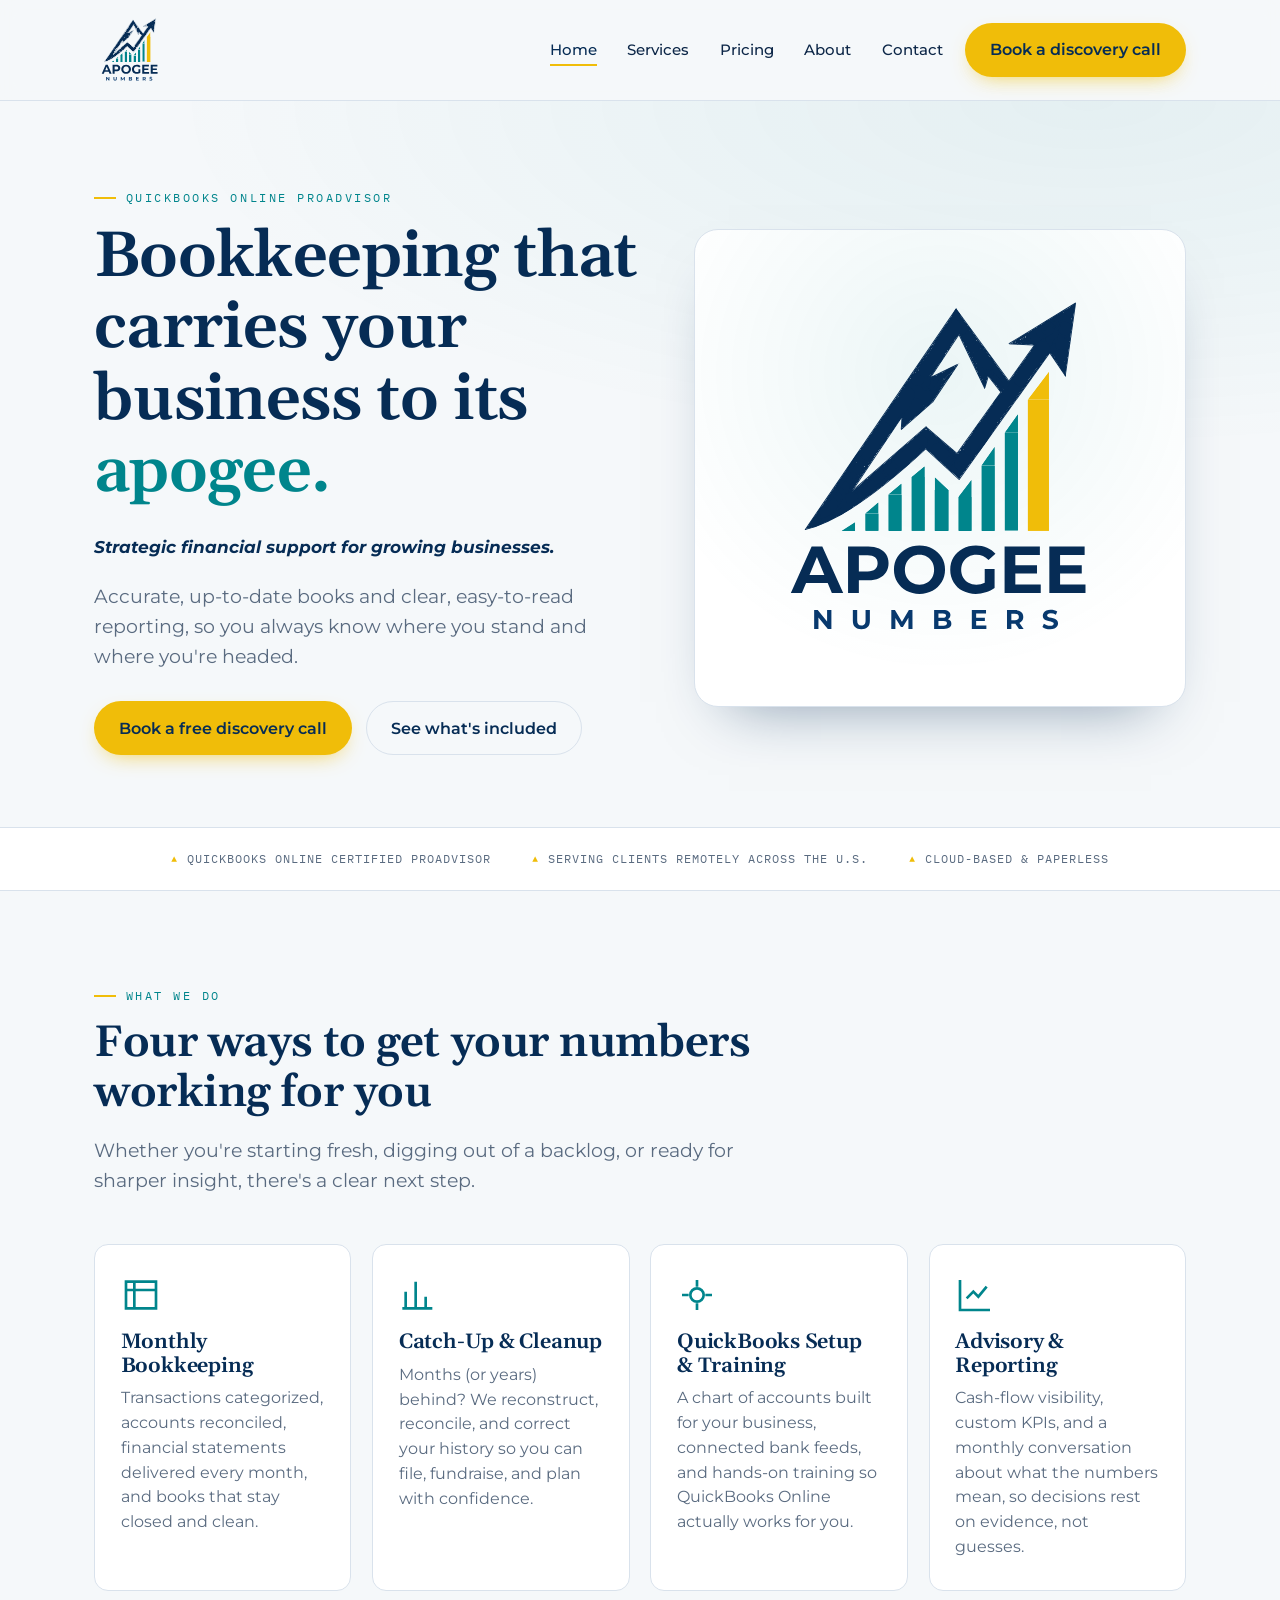
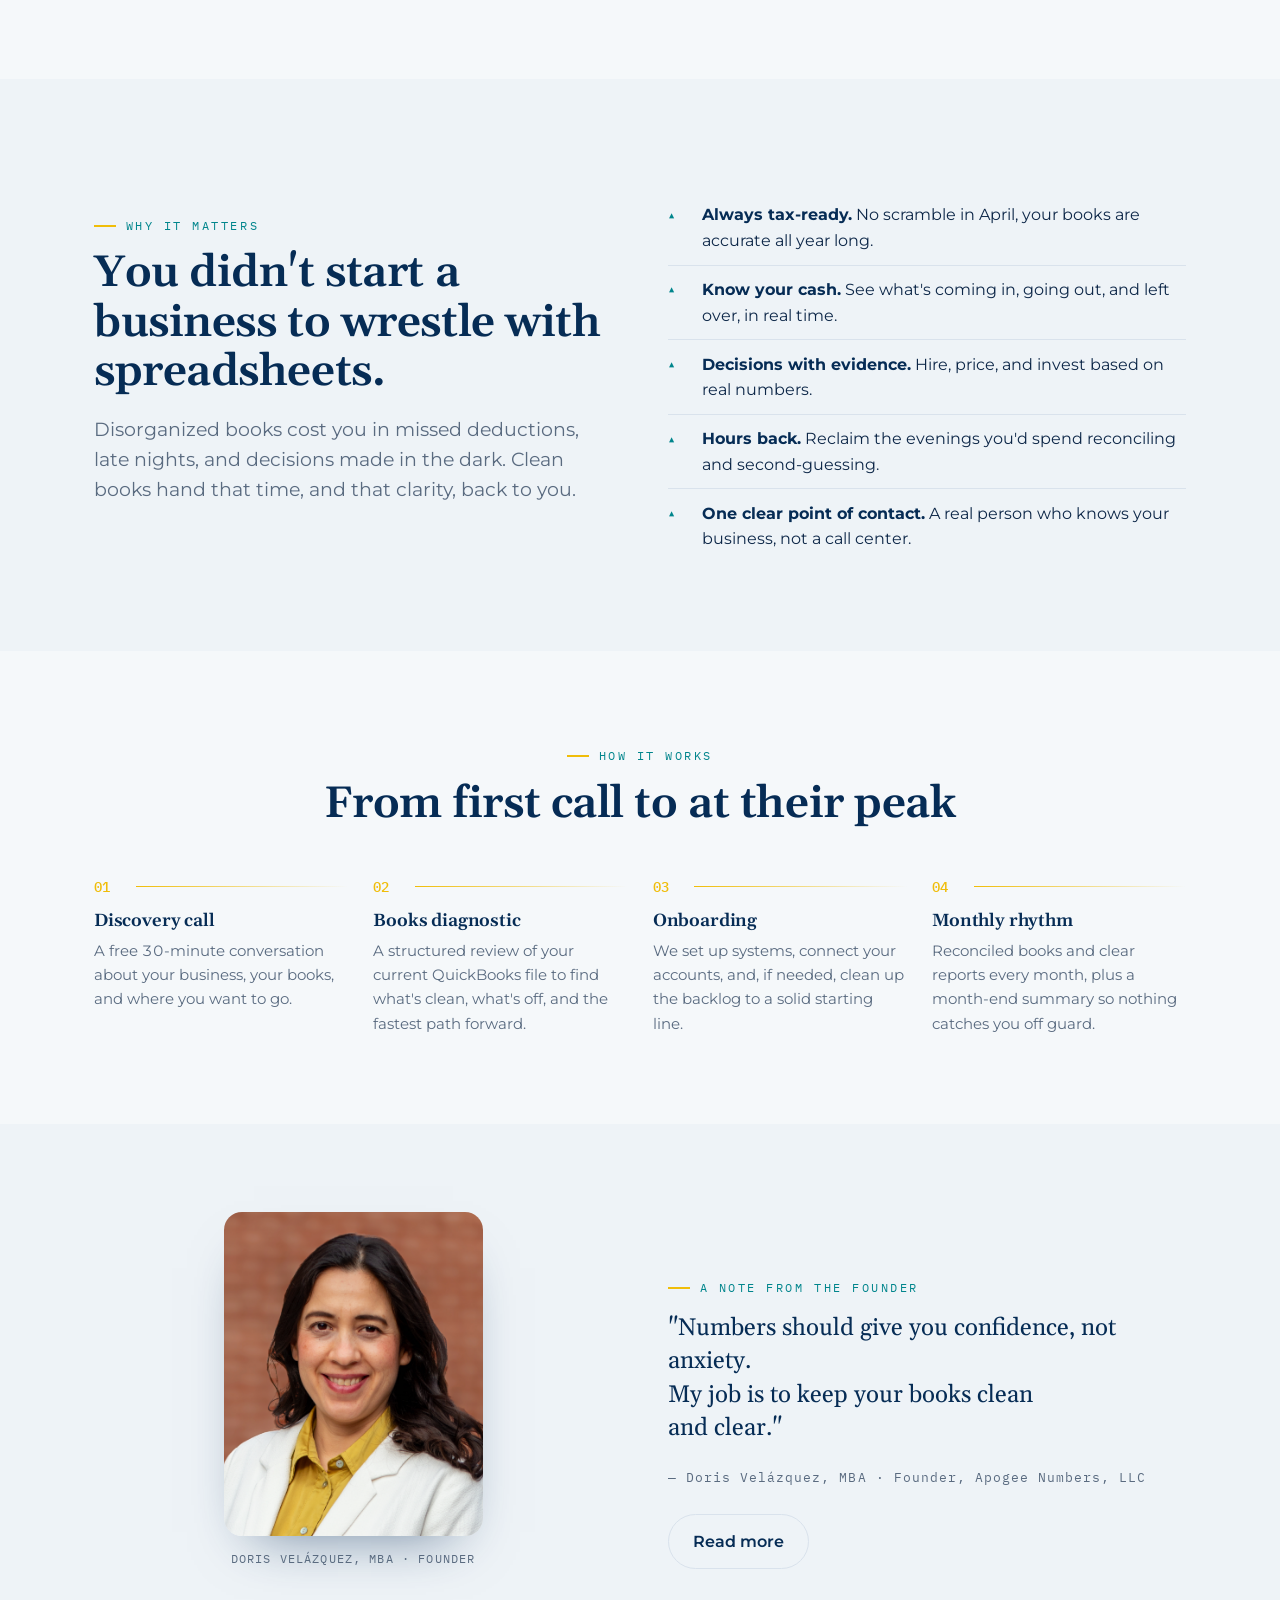
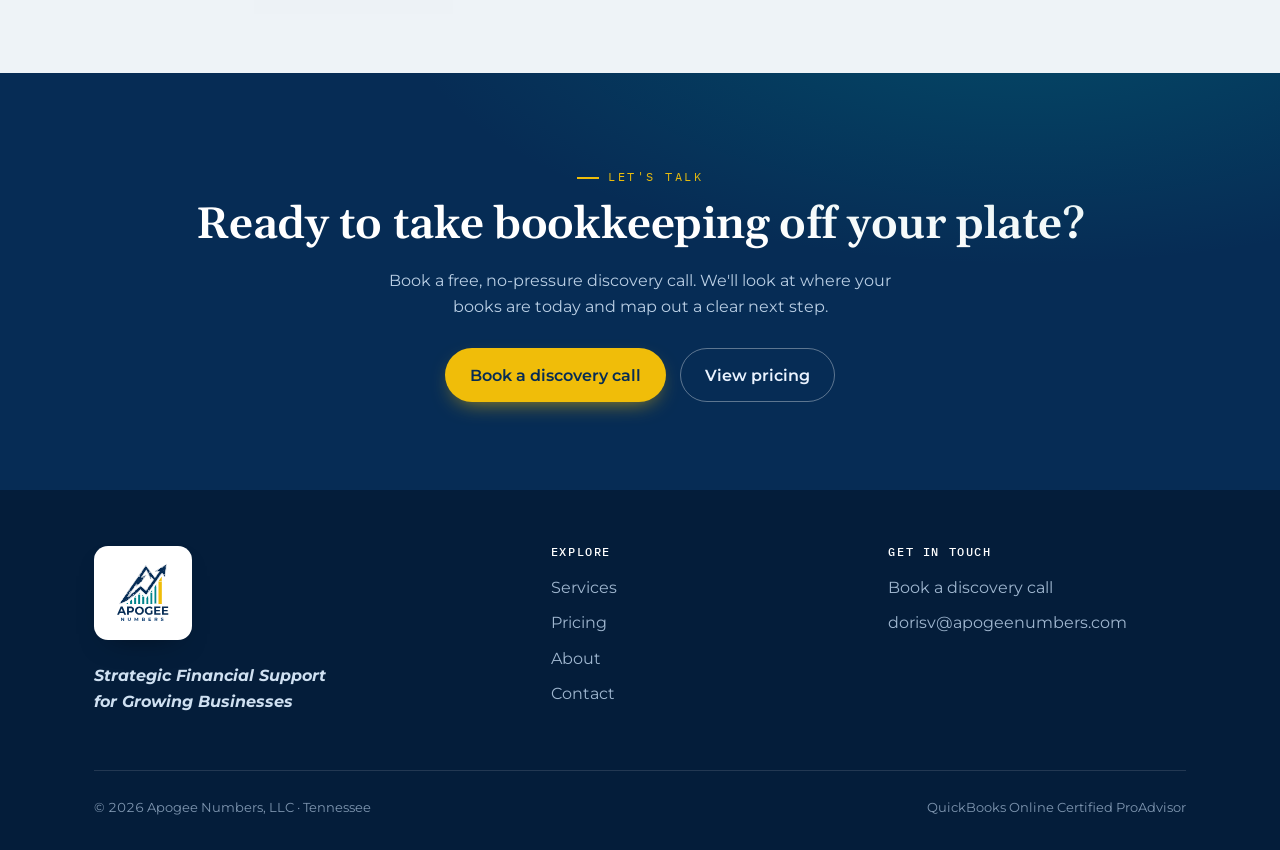
==== index.html @ ad6f719a "Add files via upload" ====
<!DOCTYPE html>
<html lang="en">
<head>
<!-- Google tag (gtag.js) -->
<script async src="https://www.googletagmanager.com/gtag/js?id=G-B1SPWSXXC4"></script>
<script>
  window.dataLayer = window.dataLayer || [];
  function gtag(){dataLayer.push(arguments);}
  gtag('js', new Date());

  gtag('config', 'G-B1SPWSXXC4');
</script>
<meta charset="UTF-8">
<meta name="viewport" content="width=device-width, initial-scale=1.0">
<title>Apogee Numbers — Bookkeeping for growing businesses</title>
<meta name="description" content="Strategic financial support for growing businesses. QuickBooks Online ProAdvisor bookkeeping, cleanup, and advisory for small businesses. Based in Collegedale, TN — serving clients remotely.">
<link rel="preconnect" href="https://fonts.googleapis.com">
<link rel="preconnect" href="https://fonts.gstatic.com" crossorigin>
<link href="https://fonts.googleapis.com/css2?family=Gelasio:ital,wght@0,400;0,500;0,600;0,700;1,500&family=Montserrat:wght@400;500;600;700&family=IBM+Plex+Mono:wght@400;500&display=swap" rel="stylesheet">
<link rel="stylesheet" href="styles.css">
</head>
<body>

<!-- NAV -->
<header class="site-nav">
  <div class="wrap">
        <a class="brand" href="index.html" aria-label="Apogee Numbers home">
      <img class="logo" src="Logo1_transparent.svg" alt="Apogee Numbers" width="130" height="48">
    </a>
    <nav class="nav-right" aria-label="Primary">
      <ul class="nav-links" id="menu">
        <li><a href="index.html" aria-current="page">Home</a></li>
        <li><a href="services.html">Services</a></li>
        <li><a href="pricing.html">Pricing</a></li>
        <li><a href="about.html">About</a></li>
        <li><a href="contact.html">Contact</a></li>
      </ul>
      <a class="btn btn-primary" href="https://calendly.com/apogeenumbers/30min" target="_blank" rel="noopener">Book a discovery call</a>
      <button class="nav-toggle" aria-label="Menu" aria-controls="menu" aria-expanded="false">
        <span></span><span></span><span></span>
      </button>
    </nav>
  </div>
</header>

<!-- HERO -->
<section class="hero">
  <div class="wrap">
    <div class="grid">
      <div>
        <p class="eyebrow">QuickBooks Online ProAdvisor</p>
        <h1>Bookkeeping that carries your business to its <span>apogee.</span></h1>
        <p class="tagline" style="font-family:'Montserrat',system-ui,sans-serif;font-style:italic;font-weight:700;white-space:nowrap;font-size:clamp(0.66rem,1.7vw,1.05rem);">Strategic financial support for growing businesses.</p>
        <p class="lead">Accurate, up-to-date books and clear, easy-to-read reporting, so you always know where you stand and where you're headed.</p>
        <div class="hero-cta">
          <a class="btn btn-primary" href="https://calendly.com/apogeenumbers/30min" target="_blank" rel="noopener">Book a free discovery call</a>
          <a class="btn btn-ghost" href="services.html">See what's included</a>
        </div>
      </div>

      <!-- LOGO -->
      <div class="hero-logo reveal">
        <img src="Logo1_transparent.svg" alt="Apogee Numbers — mountain peak and rising chart logo" width="420" height="420">
      </div>
    </div>
  </div>
</section>

<!-- TRUST -->
<div class="trust">
  <div class="wrap">
    <span>QuickBooks Online Certified ProAdvisor</span>
    <span>Serving clients remotely across the U.S.</span>
    <span>Cloud-based &amp; paperless</span>
  </div>
</div>

<!-- SERVICES PREVIEW -->
<section>
  <div class="wrap">
    <div class="sec-head reveal">
      <p class="eyebrow">What we do</p>
      <h2>Four ways to get your numbers working for you</h2>
      <p class="lead">Whether you're starting fresh, digging out of a backlog, or ready for sharper insight, there's a clear next step.</p>
    </div>
    <div class="cards">
      <article class="card reveal">
        <svg class="icon" viewBox="0 0 24 24" fill="none" stroke="currentColor" stroke-width="1.6"><path d="M3 4h18v16H3z"/><path d="M3 9h18M8 4v16"/></svg>
        <h3>Monthly Bookkeeping</h3>
        <p>Transactions categorized, accounts reconciled, financial statements delivered every month, and books that stay closed and clean.</p>
      </article>
      <article class="card reveal">
        <svg class="icon" viewBox="0 0 24 24" fill="none" stroke="currentColor" stroke-width="1.6"><path d="M4 20V10M10 20V4M16 20v-7M20 20H2"/></svg>
        <h3>Catch-Up &amp; Cleanup</h3>
        <p>Months (or years) behind? We reconstruct, reconcile, and correct your history so you can file, fundraise, and plan with confidence.</p>
      </article>
      <article class="card reveal">
        <svg class="icon" viewBox="0 0 24 24" fill="none" stroke="currentColor" stroke-width="1.6"><path d="M12 3v4M12 17v4M3 12h4M17 12h4"/><circle cx="12" cy="12" r="4"/></svg>
        <h3>QuickBooks Setup &amp; Training</h3>
        <p>A chart of accounts built for your business, connected bank feeds, and hands-on training so QuickBooks Online actually works for you.</p>
      </article>
      <article class="card reveal">
        <svg class="icon" viewBox="0 0 24 24" fill="none" stroke="currentColor" stroke-width="1.6"><path d="M3 3v18h18"/><path d="M7 14l4-4 3 3 5-6"/></svg>
        <h3>Advisory &amp; Reporting</h3>
        <p>Cash-flow visibility, custom KPIs, and a monthly conversation about what the numbers mean, so decisions rest on evidence, not guesses.</p>
      </article>
    </div>
  </div>
</section>

<!-- VALUE SPLIT -->
<section style="background:var(--paper-2);">
  <div class="wrap">
    <div class="split">
      <div class="reveal">
        <p class="eyebrow">Why it matters</p>
        <h2>You didn't start a business to wrestle with spreadsheets.</h2>
        <p class="lead">Disorganized books cost you in missed deductions, late nights, and decisions made in the dark. Clean books hand that time, and that clarity, back to you.</p>
      </div>
      <ul class="checklist reveal">
        <li><b>Always tax-ready.</b> No scramble in April, your books are accurate all year long.</li>
        <li><b>Know your cash.</b> See what's coming in, going out, and left over, in real time.</li>
        <li><b>Decisions with evidence.</b> Hire, price, and invest based on real numbers.</li>
        <li><b>Hours back.</b> Reclaim the evenings you'd spend reconciling and second-guessing.</li>
        <li><b>One clear point of contact.</b> A real person who knows your business, not a call center.</li>
      </ul>
    </div>
  </div>
</section>

<!-- PROCESS -->
<section>
  <div class="wrap">
    <div class="sec-head center reveal">
      <p class="eyebrow">How it works</p>
      <h2>From first call to at their peak</h2>
    </div>
    <div class="steps">
      <div class="step reveal"><span class="step-n">01</span><h3>Discovery call</h3><p>A free 30-minute conversation about your business, your books, and where you want to go.</p></div>
      <div class="step reveal"><span class="step-n">02</span><h3>Books diagnostic</h3><p>A structured review of your current QuickBooks file to find what's clean, what's off, and the fastest path forward.</p></div>
      <div class="step reveal"><span class="step-n">03</span><h3>Onboarding</h3><p>We set up systems, connect your accounts, and, if needed, clean up the backlog to a solid starting line.</p></div>
      <div class="step reveal"><span class="step-n">04</span><h3>Monthly rhythm</h3><p>Reconciled books and clear reports every month, plus a month-end summary so nothing catches you off guard.</p></div>
    </div>
  </div>
</section>

<!-- FOUNDER -->
<section style="background:var(--paper-2);">
  <div class="wrap">
    <div class="split founder" style="align-items:end;">
      <div class="reveal" style="text-align:center;">
        <img class="avatar" src="Profile.jpeg" alt="Doris Velázquez, MBA, founder of Apogee Numbers" style="max-width:50%;margin-inline:auto;">
        <p class="avatar-cap">Doris Velázquez, MBA · Founder</p>
      </div>
      <div class="reveal">
        <p class="eyebrow">A note from the founder</p>
        <blockquote>"Numbers should give you confidence, not anxiety.<br>My job is to keep your books clean<br>and clear."</blockquote>
        <cite>— Doris Velázquez, MBA · Founder, Apogee Numbers, LLC</cite>
        <p style="margin-top:1.6rem;"><a class="btn btn-ghost" href="about.html">Read more</a></p>
      </div>
    </div>
  </div>
</section>

<!-- CTA -->
<section class="cta-band">
  <div class="wrap">
    <p class="eyebrow" style="justify-content:center;color:var(--gold);">Let's talk</p>
    <h2>Ready to take bookkeeping off your plate?</h2>
    <p>Book a free, no-pressure discovery call. We'll look at where your books are today and map out a clear next step.</p>
    <div class="btn-row">
      <a class="btn btn-primary" href="https://calendly.com/apogeenumbers/30min" target="_blank" rel="noopener">Book a discovery call</a>
      <a class="btn btn-light" href="pricing.html">View pricing</a>
    </div>
  </div>
</section>

<!-- FOOTER -->
<footer class="site-foot">
  <div class="wrap">
    <div class="grid">
      <div>
        <a class="foot-logo" href="index.html"><img src="Logo1_transparent.svg" alt="Apogee Numbers" width="150" height="66"></a>
        <p class="tagline-foot">Strategic Financial Support<br>for Growing Businesses</p>
      </div>
      <div>
        <h4>Explore</h4>
        <ul>
          <li><a href="services.html">Services</a></li>
          <li><a href="pricing.html">Pricing</a></li>
          <li><a href="about.html">About</a></li>
          <li><a href="contact.html">Contact</a></li>
        </ul>
      </div>
      <div>
        <h4>Get in touch</h4>
        <ul>
          <li><a href="contact.html">Book a discovery call</a></li>
          <li><a href="mailto:dorisv@apogeenumbers.com">dorisv@apogeenumbers.com</a></li>
          
        </ul>
      </div>
    </div>
    <div class="foot-bottom">
      <span>© 2026 Apogee Numbers, LLC · Tennessee</span>
      <span>QuickBooks Online Certified ProAdvisor</span>
    </div>
  </div>
</footer>

<script src="app.js"></script>
</body>
</html>
---- styles.css ----
/* ============================================================
   Apogee Numbers — shared stylesheet
   Palette: navy #062C55 · teal #00858C · gold #F0BD09
   Type: Gelasio (display, Cambria-metric) · Montserrat (body) · IBM Plex Mono (ledger figures)
   ============================================================ */

:root {
  --navy: #062C55;
  --navy-deep: #041d3a;
  --teal: #00858C;
  --teal-soft: #0aa3ab;
  --gold: #F0BD09;
  --ink: #0d2748;
  --muted: #5a6b80;
  --paper: #F5F8FA;
  --paper-2: #eef3f7;
  --white: #ffffff;
  --line: #d9e2ec;
  --radius: 14px;
  --maxw: 1140px;
  --ease: cubic-bezier(0.22, 1, 0.36, 1);
}

* { box-sizing: border-box; }

html { scroll-behavior: smooth; }

body {
  margin: 0;
  font-family: "Montserrat", system-ui, -apple-system, sans-serif;
  color: var(--ink);
  background: var(--paper);
  line-height: 1.6;
  -webkit-font-smoothing: antialiased;
  font-feature-settings: "tnum" 1; /* tabular figures */
}

h1, h2, h3, h4 {
  font-family: "Gelasio", Cambria, Georgia, serif;
  color: var(--navy);
  line-height: 1.12;
  letter-spacing: -0.01em;
  margin: 0 0 0.4em;
  font-weight: 600;
}

h1 { font-size: clamp(2.4rem, 5.5vw, 4rem); }
h2 { font-size: clamp(1.8rem, 3.6vw, 2.75rem); }
h3 { font-size: 1.3rem; }

p { margin: 0 0 1rem; }

a { color: var(--teal); text-decoration: none; }
a:hover { color: var(--teal-soft); }

img, svg { max-width: 100%; display: block; }

.wrap {
  width: 100%;
  max-width: var(--maxw);
  margin-inline: auto;
  padding-inline: 1.5rem;
}

.eyebrow {
  font-family: "IBM Plex Mono", monospace;
  font-size: 0.72rem;
  letter-spacing: 0.22em;
  text-transform: uppercase;
  color: var(--teal);
  margin: 0 0 0.9rem;
  display: inline-flex;
  align-items: center;
  gap: 0.6rem;
}
.eyebrow::before {
  content: "";
  width: 22px;
  height: 2px;
  background: var(--gold);
  display: inline-block;
}

.lead { font-size: 1.18rem; color: var(--muted); max-width: 52ch; }

/* ---------- buttons ---------- */
.btn {
  --btn-bg: var(--navy);
  --btn-fg: #fff;
  display: inline-flex;
  align-items: center;
  gap: 0.5rem;
  font-weight: 600;
  font-size: 0.98rem;
  padding: 0.85rem 1.5rem;
  border-radius: 999px;
  border: 1.5px solid transparent;
  background: var(--btn-bg);
  color: var(--btn-fg);
  cursor: pointer;
  transition: transform 0.25s var(--ease), box-shadow 0.25s var(--ease), background 0.2s;
  white-space: nowrap;
}
.btn:hover { transform: translateY(-2px); color: var(--btn-fg); }
.btn-primary {
  --btn-bg: var(--gold);
  --btn-fg: var(--navy);
  box-shadow: 0 8px 22px -10px rgba(240,189,9,0.8);
}
.btn-primary:hover { box-shadow: 0 14px 30px -12px rgba(240,189,9,0.9); }
.btn-ghost {
  --btn-bg: transparent;
  --btn-fg: var(--navy);
  border-color: var(--line);
}
.btn-ghost:hover { border-color: var(--navy); background: var(--white); }
.btn-light {
  --btn-bg: transparent;
  --btn-fg: #eaf3ff;
  border-color: rgba(255,255,255,0.35);
}
.btn-light:hover { border-color: #fff; color: #fff; }

/* ---------- nav ---------- */
.site-nav {
  position: sticky;
  top: 0;
  z-index: 50;
  background: rgba(245,248,250,0.85);
  backdrop-filter: blur(10px);
  border-bottom: 1px solid var(--line);
}
.site-nav .wrap {
  display: flex;
  align-items: center;
  justify-content: space-between;
  min-height: 100px;
  gap: 1rem;
}
.brand {
  display: inline-flex;
  align-items: center;
  gap: 0.6rem;
  font-family: "Gelasio", Cambria, Georgia, serif;
  font-weight: 600;
  font-size: 1.28rem;
  color: var(--navy);
  letter-spacing: -0.01em;
}
.brand:hover { color: var(--navy); }
.brand .peak { width: 26px; height: 26px; flex: none; }
.brand b { font-weight: 600; }
.brand .thin { color: var(--teal); }
.brand img.logo { height: 72px; width: auto; display: block; }

.nav-links {
  display: flex;
  align-items: center;
  gap: 1.9rem;
  list-style: none;
  margin: 0;
  padding: 0;
}
.nav-links a {
  color: var(--ink);
  font-size: 0.96rem;
  font-weight: 500;
  padding: 0.3rem 0;
  position: relative;
}
.nav-links a::after {
  content: "";
  position: absolute;
  left: 0; bottom: -2px;
  width: 0; height: 2px;
  background: var(--gold);
  transition: width 0.25s var(--ease);
}
.nav-links a:hover::after,
.nav-links a[aria-current="page"]::after { width: 100%; }
.nav-links a[aria-current="page"] { color: var(--navy); }

.nav-right { display: flex; align-items: center; gap: 1.4rem; }

.nav-toggle {
  display: none;
  background: none;
  border: 0;
  cursor: pointer;
  padding: 8px;
}
.nav-toggle span {
  display: block;
  width: 24px; height: 2px;
  background: var(--navy);
  margin: 5px 0;
  transition: 0.3s var(--ease);
}

/* ---------- sections ---------- */
section { padding: 5.5rem 0; }
.section-tight { padding: 3.5rem 0; }

/* ---------- hero ---------- */
.hero {
  padding: 5rem 0 4.5rem;
  background:
    radial-gradient(120% 80% at 85% 0%, rgba(0,133,140,0.07), transparent 60%),
    var(--paper);
}
.hero .grid {
  display: grid;
  grid-template-columns: 1.05fr 0.95fr;
  gap: 3.5rem;
  align-items: center;
}
.hero h1 span { color: var(--teal); }
.hero .tagline {
  font-family: "Gelasio", Cambria, Georgia, serif;
  font-style: italic;
  font-size: 1.35rem;
  color: var(--navy);
  margin: 0.5rem 0 1.3rem;
}
.hero-cta { display: flex; gap: 0.9rem; flex-wrap: wrap; margin-top: 1.8rem; }

/* hero logo panel */
.hero-logo {
  background:
    radial-gradient(90% 90% at 50% 30%, rgba(0,133,140,0.08), transparent 70%),
    var(--white);
  border: 1px solid var(--line);
  border-radius: 24px;
  padding: 3rem;
  display: flex;
  align-items: center;
  justify-content: center;
  box-shadow: 0 30px 60px -35px rgba(6,44,85,0.5);
}
.hero-logo img { width: 100%; max-width: 380px; height: auto; }

/* ---------- trust strip ---------- */
.trust {
  border-top: 1px solid var(--line);
  border-bottom: 1px solid var(--line);
  background: var(--white);
}
.trust .wrap {
  display: flex;
  flex-wrap: wrap;
  gap: 1rem 2.6rem;
  justify-content: center;
  padding-block: 1.3rem;
  font-family: "IBM Plex Mono", monospace;
  font-size: 0.78rem;
  letter-spacing: 0.08em;
  color: var(--muted);
  text-transform: uppercase;
}
.trust span { display: inline-flex; align-items: center; gap: 0.55rem; }
.trust span::before {
  content: "▲";
  color: var(--gold);
  font-size: 0.6rem;
}

/* ---------- section header ---------- */
.sec-head { max-width: 60ch; margin-bottom: 3rem; }
.sec-head.center { margin-inline: auto; text-align: center; }
.sec-head.center .eyebrow { justify-content: center; }

/* ---------- service cards ---------- */
.cards {
  display: grid;
  grid-template-columns: repeat(auto-fit, minmax(240px, 1fr));
  gap: 1.3rem;
}
.card {
  background: var(--white);
  border: 1px solid var(--line);
  border-radius: var(--radius);
  padding: 1.9rem 1.6rem;
  transition: transform 0.3s var(--ease), box-shadow 0.3s var(--ease), border-color 0.3s;
}
.card:hover {
  transform: translateY(-4px);
  box-shadow: 0 24px 44px -28px rgba(6,44,85,0.4);
  border-color: transparent;
}
.card .num {
  font-family: "IBM Plex Mono", monospace;
  font-size: 0.72rem;
  letter-spacing: 0.12em;
  color: var(--teal);
}
.card .icon {
  width: 40px; height: 40px;
  color: var(--teal);
  margin-bottom: 1rem;
}
.card h3 { margin-top: 0.5rem; }
.card p { color: var(--muted); margin-bottom: 0; font-size: 0.97rem; }

/* ---------- process steps ---------- */
.steps { display: grid; grid-template-columns: repeat(auto-fit, minmax(210px, 1fr)); gap: 1.6rem; }
.step { position: relative; padding-top: 2.2rem; }
.step .step-n {
  position: absolute;
  top: 0; left: 0;
  font-family: "IBM Plex Mono", monospace;
  font-size: 0.85rem;
  color: var(--gold);
  font-weight: 500;
}
.step::before {
  content: "";
  position: absolute;
  top: 0.55rem; left: 2.6rem; right: 0;
  height: 1px;
  background: linear-gradient(90deg, var(--gold), transparent);
}
.step h3 { font-size: 1.1rem; }
.step p { color: var(--muted); font-size: 0.95rem; margin-bottom: 0; }

/* ---------- split / value ---------- */
.split {
  display: grid;
  grid-template-columns: 1fr 1fr;
  gap: 3.5rem;
  align-items: center;
}
.checklist { list-style: none; margin: 1.5rem 0 0; padding: 0; }
.checklist li {
  position: relative;
  padding: 0.7rem 0 0.7rem 2.1rem;
  border-bottom: 1px solid var(--line);
  color: var(--ink);
}
.checklist li:last-child { border-bottom: 0; }
.checklist li::before {
  content: "▲";
  position: absolute;
  left: 0; top: 0.85rem;
  color: var(--teal);
  font-size: 0.75rem;
}
.checklist li b { color: var(--navy); }

/* panel used on inner pages */
.panel {
  background: var(--white);
  border: 1px solid var(--line);
  border-radius: 20px;
  padding: 2.4rem;
}
.panel-navy {
  background: var(--navy);
  color: #cfe0f1;
  border: 0;
}
.panel-navy h2, .panel-navy h3 { color: #fff; }

/* ---------- founder note ---------- */
.founder { align-items: start; }
.founder .avatar {
  width: 100%;
  aspect-ratio: 4 / 5;
  border-radius: 18px;
  object-fit: cover;
  object-position: center 20%;
  display: block;
  box-shadow: 0 26px 55px -30px rgba(6,44,85,0.6);
}
.founder .avatar-cap {
  font-family: "IBM Plex Mono", monospace;
  font-size: 0.72rem;
  letter-spacing: 0.1em;
  text-transform: uppercase;
  color: var(--muted);
  margin-top: 0.9rem;
  text-align: center;
}
.founder blockquote {
  margin: 0;
  font-family: "Gelasio", Cambria, Georgia, serif;
  font-size: 1.5rem;
  line-height: 1.4;
  color: var(--navy);
}
.founder cite {
  display: block;
  font-family: "IBM Plex Mono", monospace;
  font-style: normal;
  font-size: 0.8rem;
  letter-spacing: 0.08em;
  color: var(--muted);
  margin-top: 1.4rem;
}

/* ---------- CTA band ---------- */
.cta-band { background: var(--navy); position: relative; overflow: hidden; }
.cta-band::after {
  content: "";
  position: absolute;
  inset: 0;
  background: radial-gradient(90% 120% at 80% -20%, rgba(0,133,140,0.35), transparent 55%);
  pointer-events: none;
}
.cta-band .wrap { position: relative; text-align: center; }
.cta-band h2 { color: #fff; }
.cta-band p { color: #b9cee4; max-width: 46ch; margin-inline: auto; }
.cta-band .btn-row { display: flex; gap: 0.9rem; justify-content: center; flex-wrap: wrap; margin-top: 1.8rem; }

/* ---------- pricing ---------- */
.tiers { display: grid; grid-template-columns: repeat(auto-fit, minmax(270px, 1fr)); gap: 1.5rem; align-items: stretch; }
.tier {
  background: var(--white);
  border: 1px solid var(--line);
  border-radius: 18px;
  padding: 2.2rem 1.9rem;
  display: flex;
  flex-direction: column;
}
.tier.featured {
  border-color: var(--teal);
  box-shadow: 0 26px 50px -30px rgba(0,133,140,0.5);
  position: relative;
}
.tier.featured .flag {
  position: absolute;
  top: -0.85rem; left: 1.9rem;
  background: var(--gold);
  color: var(--navy);
  font-family: "IBM Plex Mono", monospace;
  font-size: 0.68rem;
  letter-spacing: 0.12em;
  text-transform: uppercase;
  padding: 0.3rem 0.8rem;
  border-radius: 999px;
}
.tier h3 { font-size: 1.35rem; margin-bottom: 0.2rem; }
.tier .tier-sub { color: var(--muted); font-size: 0.92rem; min-height: 2.6em; }
.tier .price {
  font-family: "IBM Plex Mono", monospace;
  font-size: 2.4rem;
  color: var(--navy);
  margin: 1rem 0 0.2rem;
  font-weight: 500;
}
.tier .price small { font-size: 0.85rem; color: var(--muted); letter-spacing: 0; }
.tier .price .from { font-size: 0.85rem; color: var(--muted); display: block; letter-spacing: 0.1em; text-transform: uppercase; }
.tier ul {
  list-style: none;
  margin: 1.4rem 0 1.8rem;
  padding: 0;
  flex: 1;
}
.tier ul li {
  padding: 0.55rem 0 0.55rem 1.7rem;
  position: relative;
  font-size: 0.95rem;
  color: var(--ink);
  border-bottom: 1px solid var(--paper-2);
}
.tier ul li::before {
  content: "▲";
  position: absolute; left: 0; top: 0.7rem;
  color: var(--teal); font-size: 0.65rem;
}

/* horizontal service boxes (pricing) */
.svc-boxes { display: flex; flex-direction: column; gap: 1.3rem; }
.svc-box {
  background: #fff;
  border: 1px solid var(--line);
  border-radius: 16px;
  padding: 1.9rem 2.1rem;
  display: grid;
  grid-template-columns: 1fr 1.25fr;
  gap: 1.2rem 2.6rem;
  align-items: start;
  transition: box-shadow 0.3s var(--ease), transform 0.3s var(--ease);
}
.svc-box:hover { transform: translateY(-3px); box-shadow: 0 22px 44px -28px rgba(6,44,85,0.4); }
.svc-box h3 { font-size: 1.4rem; margin-bottom: 0.3rem; }
.svc-box .svc-box-main p { color: var(--muted); margin-bottom: 0; }
.svc-box .svc-price {
  font-family: "IBM Plex Mono", monospace;
  font-size: 1.7rem;
  color: var(--navy) !important;
  margin: 0.2rem 0 0.6rem;
}
.svc-box .svc-price .from { font-size: 0.7rem; text-transform: uppercase; letter-spacing: 0.1em; color: var(--muted); margin-right: 0.3rem; }
.svc-box .svc-price small { font-size: 0.8rem; color: var(--muted); }
.svc-box .svc-list { margin: 0; }
@media (max-width: 760px) {
  .svc-box { grid-template-columns: 1fr; gap: 0.6rem 0; }
}

/* ---------- FAQ ---------- */
.faq { max-width: 780px; margin-inline: auto; }
.faq details {
  border-bottom: 1px solid var(--line);
  padding: 1.3rem 0;
}
.faq summary {
  cursor: pointer;
  font-family: "Gelasio", Cambria, Georgia, serif;
  font-size: 1.18rem;
  color: var(--navy);
  list-style: none;
  display: flex;
  justify-content: space-between;
  gap: 1rem;
}
.faq summary::-webkit-details-marker { display: none; }
.faq summary::after { content: "+"; color: var(--teal); font-family: "IBM Plex Mono", monospace; }
.faq details[open] summary::after { content: "–"; }
.faq details p { margin: 1rem 0 0; color: var(--muted); }

/* ---------- contact ---------- */
.contact-grid { display: grid; grid-template-columns: 1fr 1fr; gap: 3rem; align-items: start; }
.field { margin-bottom: 1.2rem; }
.field label {
  display: block;
  font-family: "IBM Plex Mono", monospace;
  font-size: 0.72rem;
  letter-spacing: 0.1em;
  text-transform: uppercase;
  color: var(--muted);
  margin-bottom: 0.4rem;
}
.field input, .field select, .field textarea {
  width: 100%;
  padding: 0.85rem 1rem;
  border: 1px solid var(--line);
  border-radius: 10px;
  font: inherit;
  color: var(--ink);
  background: var(--white);
  transition: border-color 0.2s, box-shadow 0.2s;
}
.field input:focus, .field select:focus, .field textarea:focus {
  outline: none;
  border-color: var(--teal);
  box-shadow: 0 0 0 3px rgba(0,133,140,0.15);
}
.field textarea { min-height: 130px; resize: vertical; }
.contact-info { }
.contact-info .row {
  display: flex;
  gap: 1rem;
  padding: 1.2rem 0;
  border-bottom: 1px solid var(--line);
}
.contact-info .row:last-child { border-bottom: 0; }
.contact-info .row .ico { color: var(--teal); flex: none; }
.contact-info .row .lbl {
  font-family: "IBM Plex Mono", monospace;
  font-size: 0.7rem;
  letter-spacing: 0.1em;
  text-transform: uppercase;
  color: var(--muted);
}
.contact-info .row .val { color: var(--navy); font-weight: 500; }

/* ---------- page hero (inner) ---------- */
.page-hero {
  padding: 4rem 0 3rem;
  background:
    radial-gradient(100% 90% at 90% 0%, rgba(0,133,140,0.08), transparent 55%),
    var(--paper);
  border-bottom: 1px solid var(--line);
}
.page-hero h1 { font-size: clamp(2.2rem, 4.5vw, 3.3rem); }

/* ---------- footer ---------- */
.site-foot {
  background: var(--navy-deep);
  color: #9fb6cf;
  padding: 3.5rem 0 2rem;
}
.site-foot .grid {
  display: grid;
  grid-template-columns: 1.4fr 1fr 1fr;
  gap: 2.5rem;
  margin-bottom: 2.5rem;
}
.site-foot .brand { color: #fff; margin-bottom: 1rem; }
.foot-logo {
  display: inline-block;
  background: #fff;
  padding: 0.85rem 1rem;
  border-radius: 14px;
  margin-bottom: 1rem;
  box-shadow: 0 12px 30px -18px rgba(0,0,0,0.6);
}
.foot-logo img { height: 66px; width: auto; display: block; }
.site-foot .brand .thin { color: var(--gold); }
.site-foot h4 {
  color: #fff;
  font-family: "IBM Plex Mono", monospace;
  font-size: 0.72rem;
  letter-spacing: 0.14em;
  text-transform: uppercase;
  font-weight: 500;
  margin-bottom: 1rem;
}
.site-foot ul { list-style: none; margin: 0; padding: 0; }
.site-foot ul li { margin-bottom: 0.6rem; }
.site-foot a { color: #9fb6cf; }
.site-foot a:hover { color: #fff; }
.site-foot .tagline-foot {
  font-family: "Montserrat", system-ui, sans-serif;
  font-style: italic;
  font-weight: 700;
  color: #cfe0f1;
  max-width: 34ch;
}
.foot-bottom {
  border-top: 1px solid rgba(255,255,255,0.12);
  padding-top: 1.6rem;
  display: flex;
  justify-content: space-between;
  flex-wrap: wrap;
  gap: 0.6rem;
  font-size: 0.82rem;
  color: #7f96b0;
}

/* small inline certification badges */
.qbo-badge {
  height: 112px;
  width: auto;
  vertical-align: middle;
  margin-left: 0.5rem;
}

/* single-line section heading (wraps on small screens) */
.hdr-oneline { white-space: nowrap; font-size: clamp(1.5rem, 3vw, 2.4rem); }
@media (max-width: 820px) { .hdr-oneline { white-space: normal; } }

/* ---------- responsive ---------- */
@media (max-width: 860px) {
  .site-nav .wrap { min-height: 84px; }
  .nav-links {
    position: fixed;
    inset: 84px 0 auto 0;
    background: var(--paper);
    flex-direction: column;
    align-items: flex-start;
    gap: 0;
    padding: 1rem 1.5rem 1.5rem;
    border-bottom: 1px solid var(--line);
    transform: translateY(-120%);
    transition: transform 0.35s var(--ease);
    box-shadow: 0 20px 40px -25px rgba(6,44,85,0.4);
  }
  .nav-links.open { transform: translateY(0); }
  .nav-links li { width: 100%; }
  .nav-links a { display: block; padding: 0.9rem 0; border-bottom: 1px solid var(--line); }
  .nav-links a::after { display: none; }
  .nav-toggle { display: block; }
  .nav-right .btn { display: none; }
  .brand img.logo { height: 60px; }

  .hero .grid, .split, .contact-grid, .founder { grid-template-columns: 1fr; gap: 2.2rem; }
  .hero-logo { max-width: 360px; margin: 0 auto; }
  .site-foot .grid { grid-template-columns: 1fr; gap: 1.8rem; }
  section { padding: 4rem 0; }
}

@media (prefers-reduced-motion: reduce) {
  * { animation: none !important; transition: none !important; scroll-behavior: auto !important; }
}

/* focus visibility */
a:focus-visible, button:focus-visible, summary:focus-visible,
input:focus-visible, textarea:focus-visible, select:focus-visible {
  outline: 3px solid var(--gold);
  outline-offset: 2px;
  border-radius: 4px;
}

/* reveal on scroll */
.reveal { opacity: 0; transform: translateY(18px); transition: opacity 0.7s var(--ease), transform 0.7s var(--ease); }
.reveal.in { opacity: 1; transform: none; }
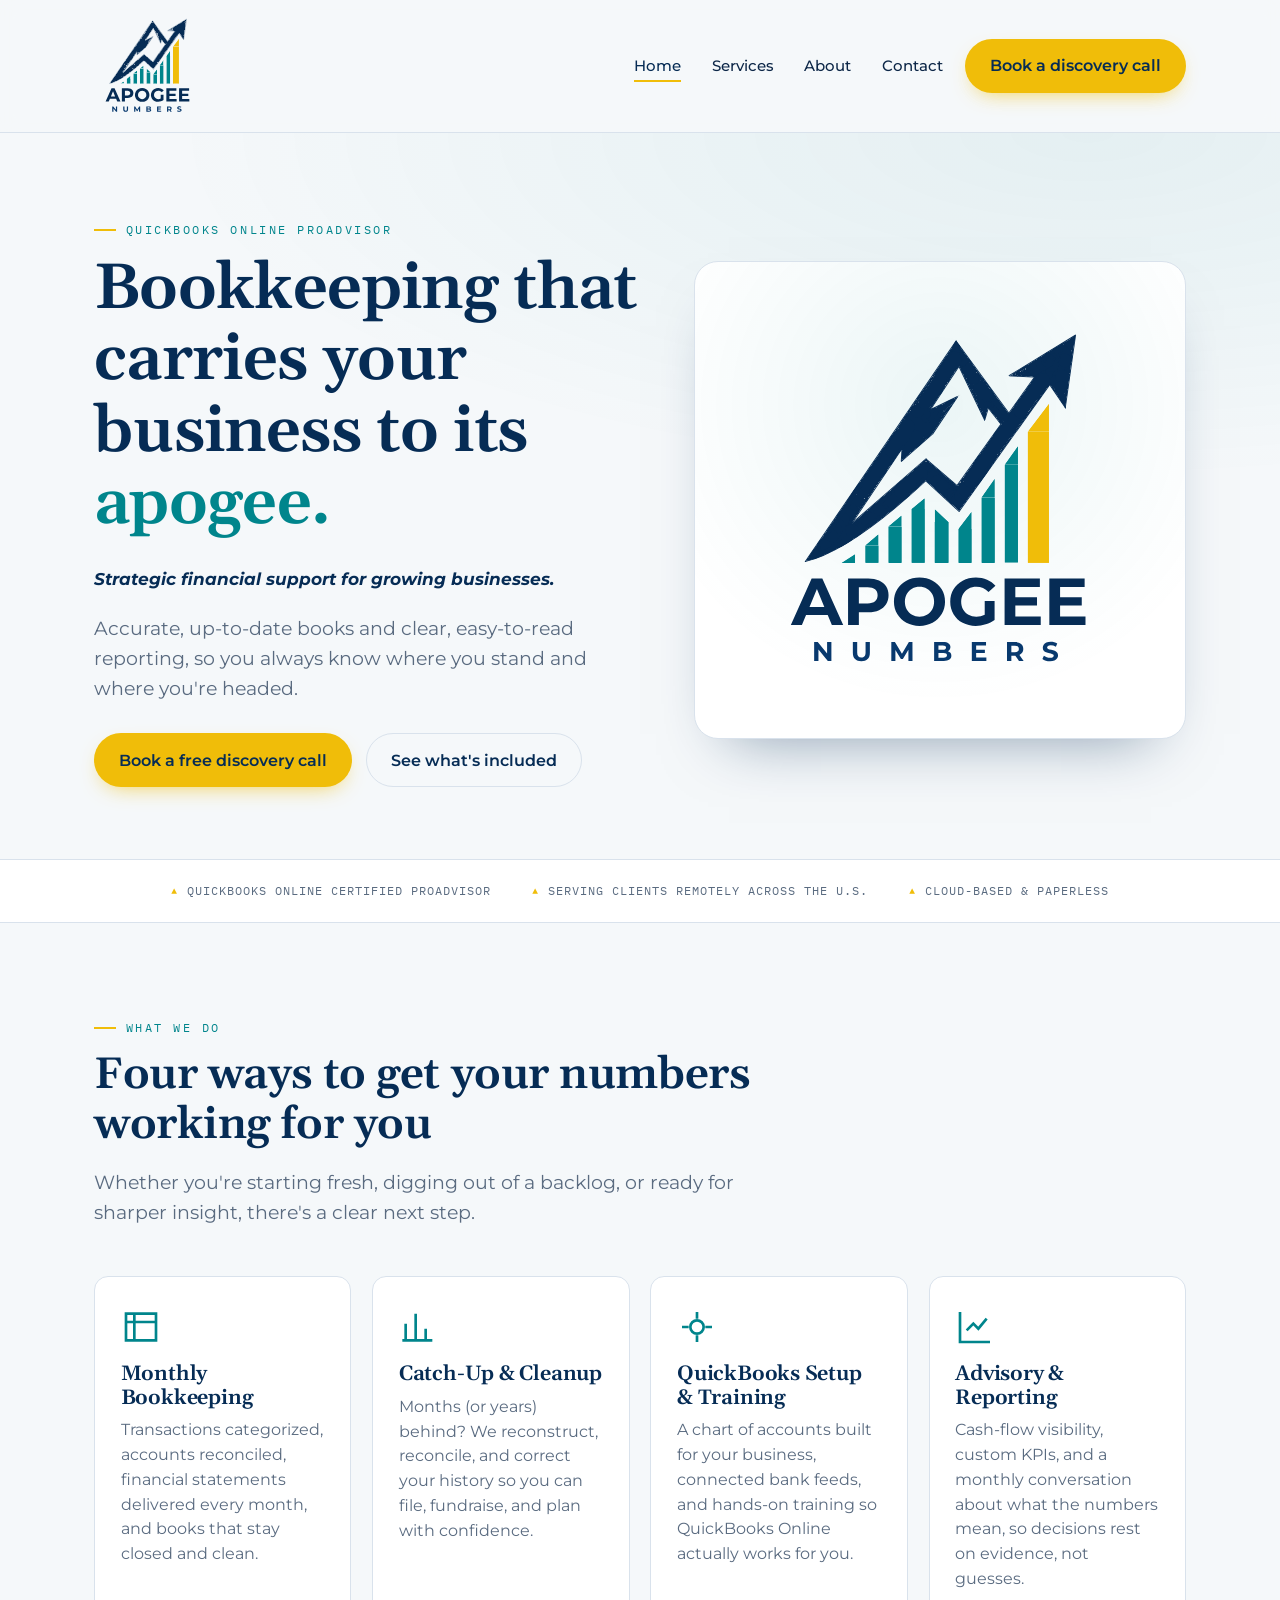
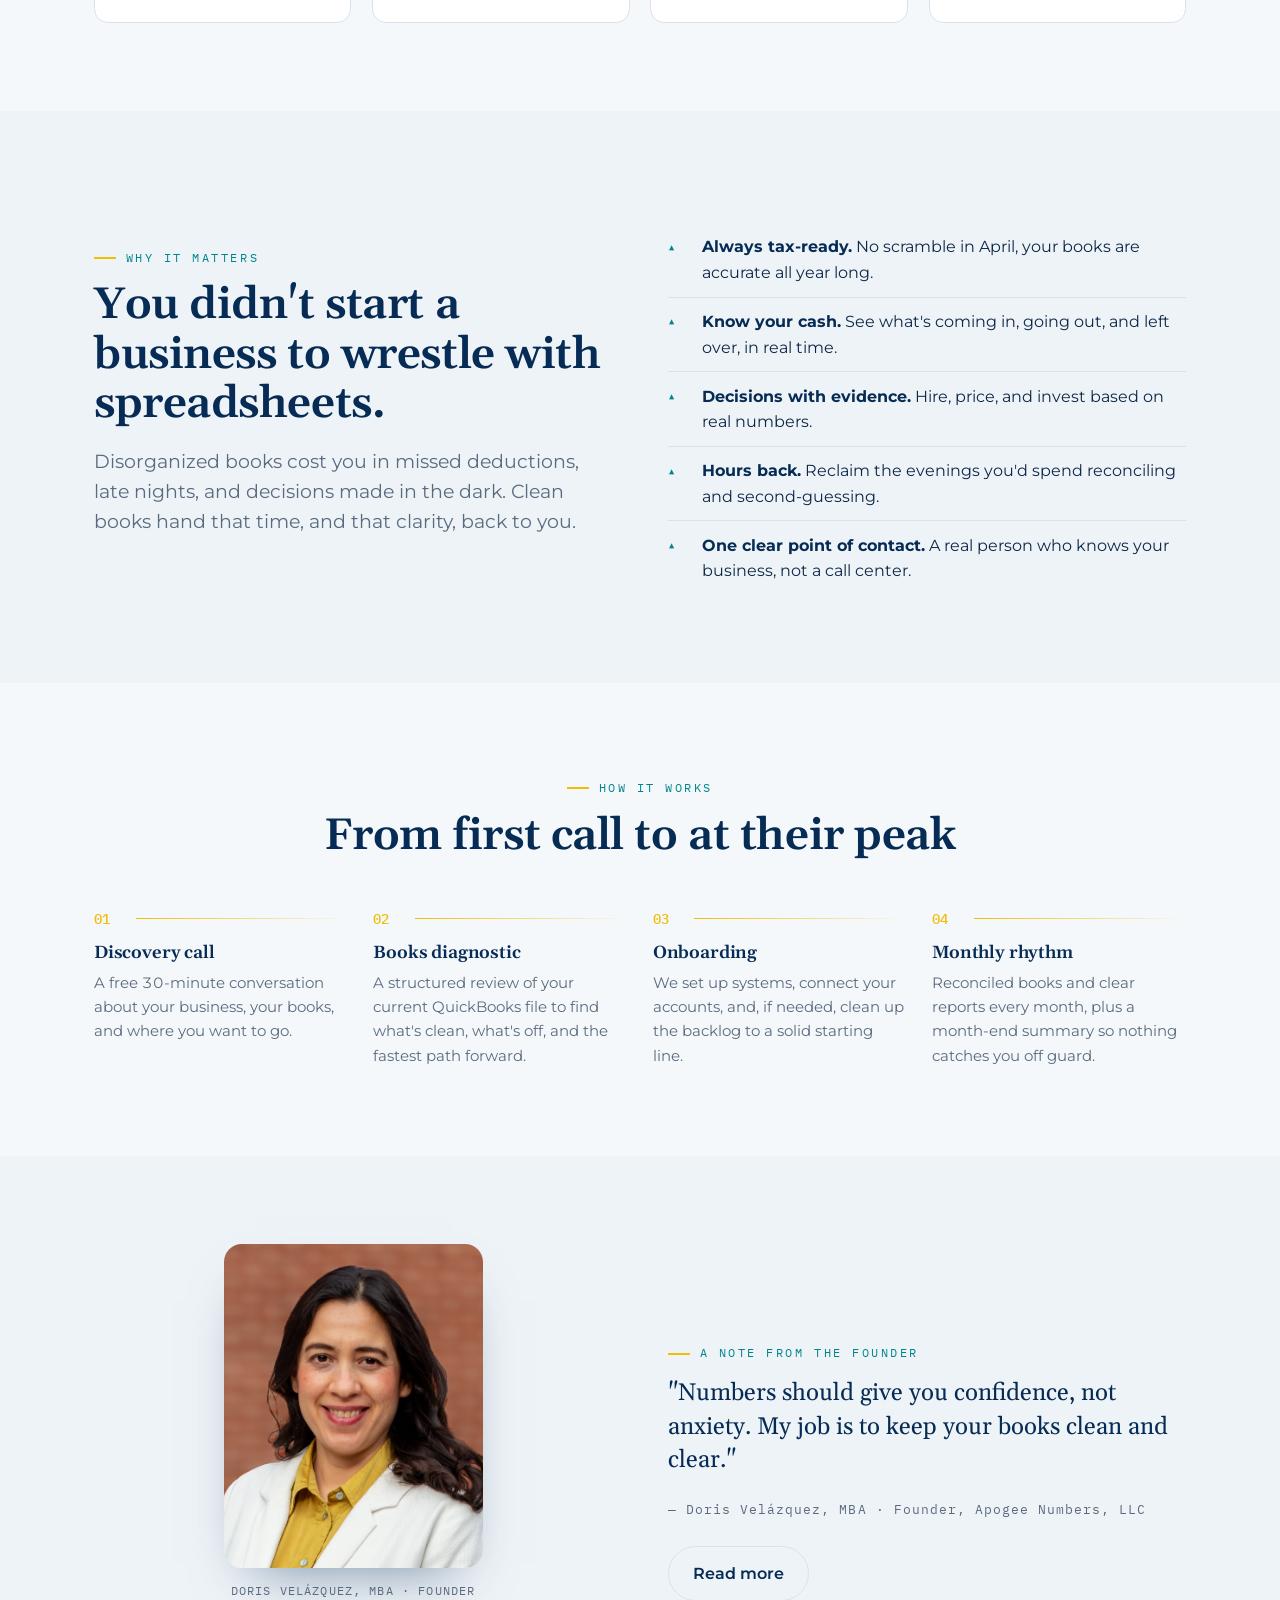
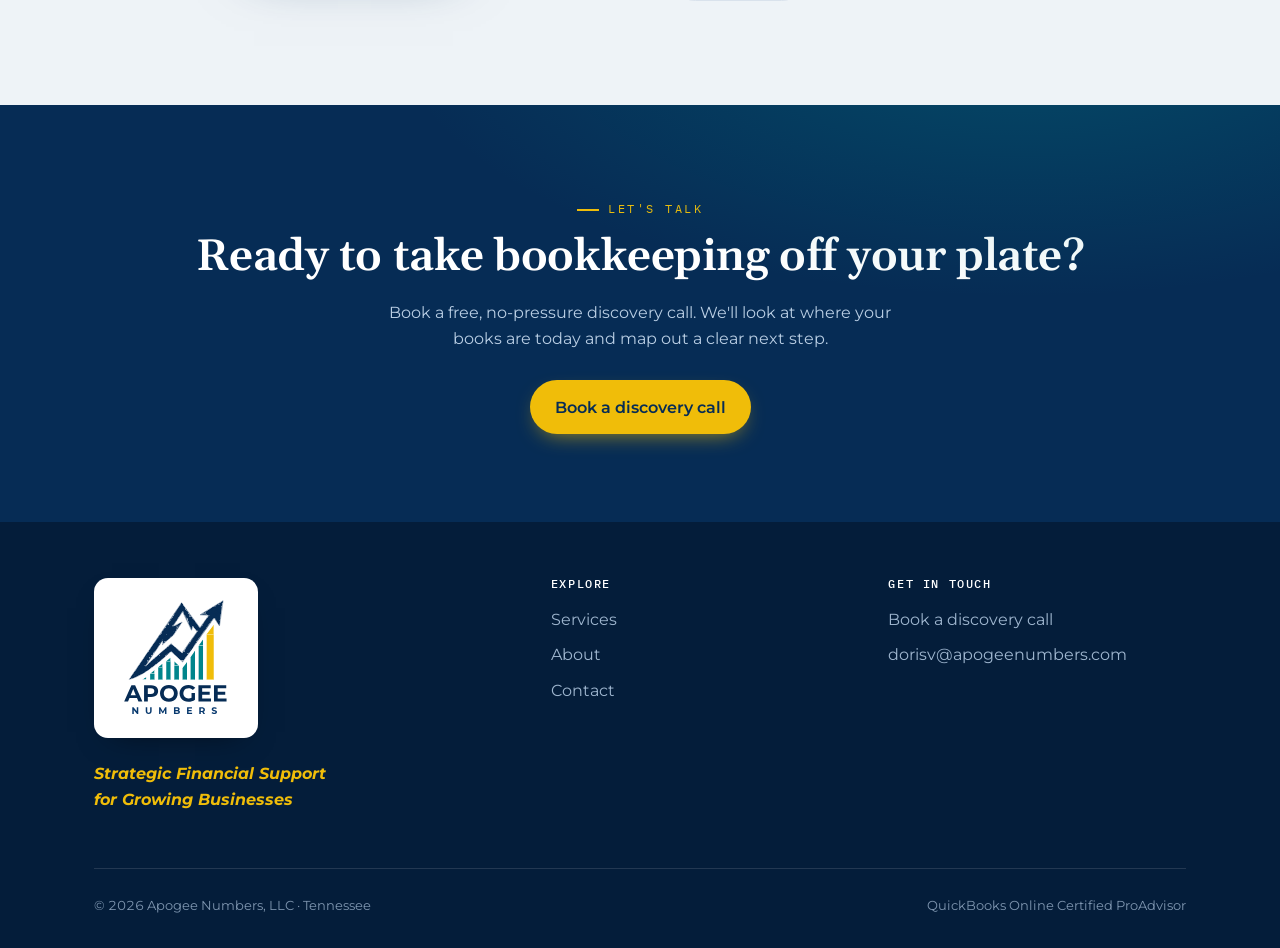
==== commit 9907fa1f: "new" ====
--- a/index.html
+++ b/index.html
@@ -31,7 +31,6 @@
       <ul class="nav-links" id="menu">
         <li><a href="index.html" aria-current="page">Home</a></li>
         <li><a href="services.html">Services</a></li>
-        <li><a href="pricing.html">Pricing</a></li>
         <li><a href="about.html">About</a></li>
         <li><a href="contact.html">Contact</a></li>
       </ul>
@@ -154,7 +153,7 @@
       </div>
       <div class="reveal">
         <p class="eyebrow">A note from the founder</p>
-        <blockquote>"Numbers should give you confidence, not anxiety.<br>My job is to keep your books clean<br>and clear."</blockquote>
+        <blockquote>"Numbers should give you confidence, not anxiety. My job is to keep your books clean and clear."</blockquote>
         <cite>— Doris Velázquez, MBA · Founder, Apogee Numbers, LLC</cite>
         <p style="margin-top:1.6rem;"><a class="btn btn-ghost" href="about.html">Read more</a></p>
       </div>
@@ -170,7 +169,6 @@
     <p>Book a free, no-pressure discovery call. We'll look at where your books are today and map out a clear next step.</p>
     <div class="btn-row">
       <a class="btn btn-primary" href="https://calendly.com/apogeenumbers/30min" target="_blank" rel="noopener">Book a discovery call</a>
-      <a class="btn btn-light" href="pricing.html">View pricing</a>
     </div>
   </div>
 </section>
@@ -187,8 +185,7 @@
         <h4>Explore</h4>
         <ul>
           <li><a href="services.html">Services</a></li>
-          <li><a href="pricing.html">Pricing</a></li>
-          <li><a href="about.html">About</a></li>
+            <li><a href="about.html">About</a></li>
           <li><a href="contact.html">Contact</a></li>
         </ul>
       </div>
--- a/styles.css
+++ b/styles.css
@@ -134,7 +134,7 @@
   display: flex;
   align-items: center;
   justify-content: space-between;
-  min-height: 100px;
+  min-height: 132px;
   gap: 1rem;
 }
 .brand {
@@ -151,7 +151,7 @@
 .brand .peak { width: 26px; height: 26px; flex: none; }
 .brand b { font-weight: 600; }
 .brand .thin { color: var(--teal); }
-.brand img.logo { height: 72px; width: auto; display: block; }
+.brand img.logo { height: 108px; width: auto; display: block; }
 
 .nav-links {
   display: flex;
@@ -595,7 +595,7 @@
   margin-bottom: 1rem;
   box-shadow: 0 12px 30px -18px rgba(0,0,0,0.6);
 }
-.foot-logo img { height: 66px; width: auto; display: block; }
+.foot-logo img { height: 132px; width: auto; display: block; }
 .site-foot .brand .thin { color: var(--gold); }
 .site-foot h4 {
   color: #fff;
@@ -614,7 +614,7 @@
   font-family: "Montserrat", system-ui, sans-serif;
   font-style: italic;
   font-weight: 700;
-  color: #cfe0f1;
+  color: #f0bd09;
   max-width: 34ch;
 }
 .foot-bottom {
@@ -632,8 +632,14 @@
 .qbo-badge {
   height: 112px;
   width: auto;
-  vertical-align: middle;
-  margin-left: 0.5rem;
+  display: block;
+}
+.badge-row {
+  display: flex;
+  flex-wrap: nowrap;
+  align-items: center;
+  gap: 0.7rem;
+  margin-top: 0.6rem;
 }
 
 /* single-line section heading (wraps on small screens) */
@@ -642,10 +648,10 @@
 
 /* ---------- responsive ---------- */
 @media (max-width: 860px) {
-  .site-nav .wrap { min-height: 84px; }
+  .site-nav .wrap { min-height: 112px; }
   .nav-links {
     position: fixed;
-    inset: 84px 0 auto 0;
+    inset: 112px 0 auto 0;
     background: var(--paper);
     flex-direction: column;
     align-items: flex-start;
@@ -662,7 +668,7 @@
   .nav-links a::after { display: none; }
   .nav-toggle { display: block; }
   .nav-right .btn { display: none; }
-  .brand img.logo { height: 60px; }
+  .brand img.logo { height: 90px; }
 
   .hero .grid, .split, .contact-grid, .founder { grid-template-columns: 1fr; gap: 2.2rem; }
   .hero-logo { max-width: 360px; margin: 0 auto; }
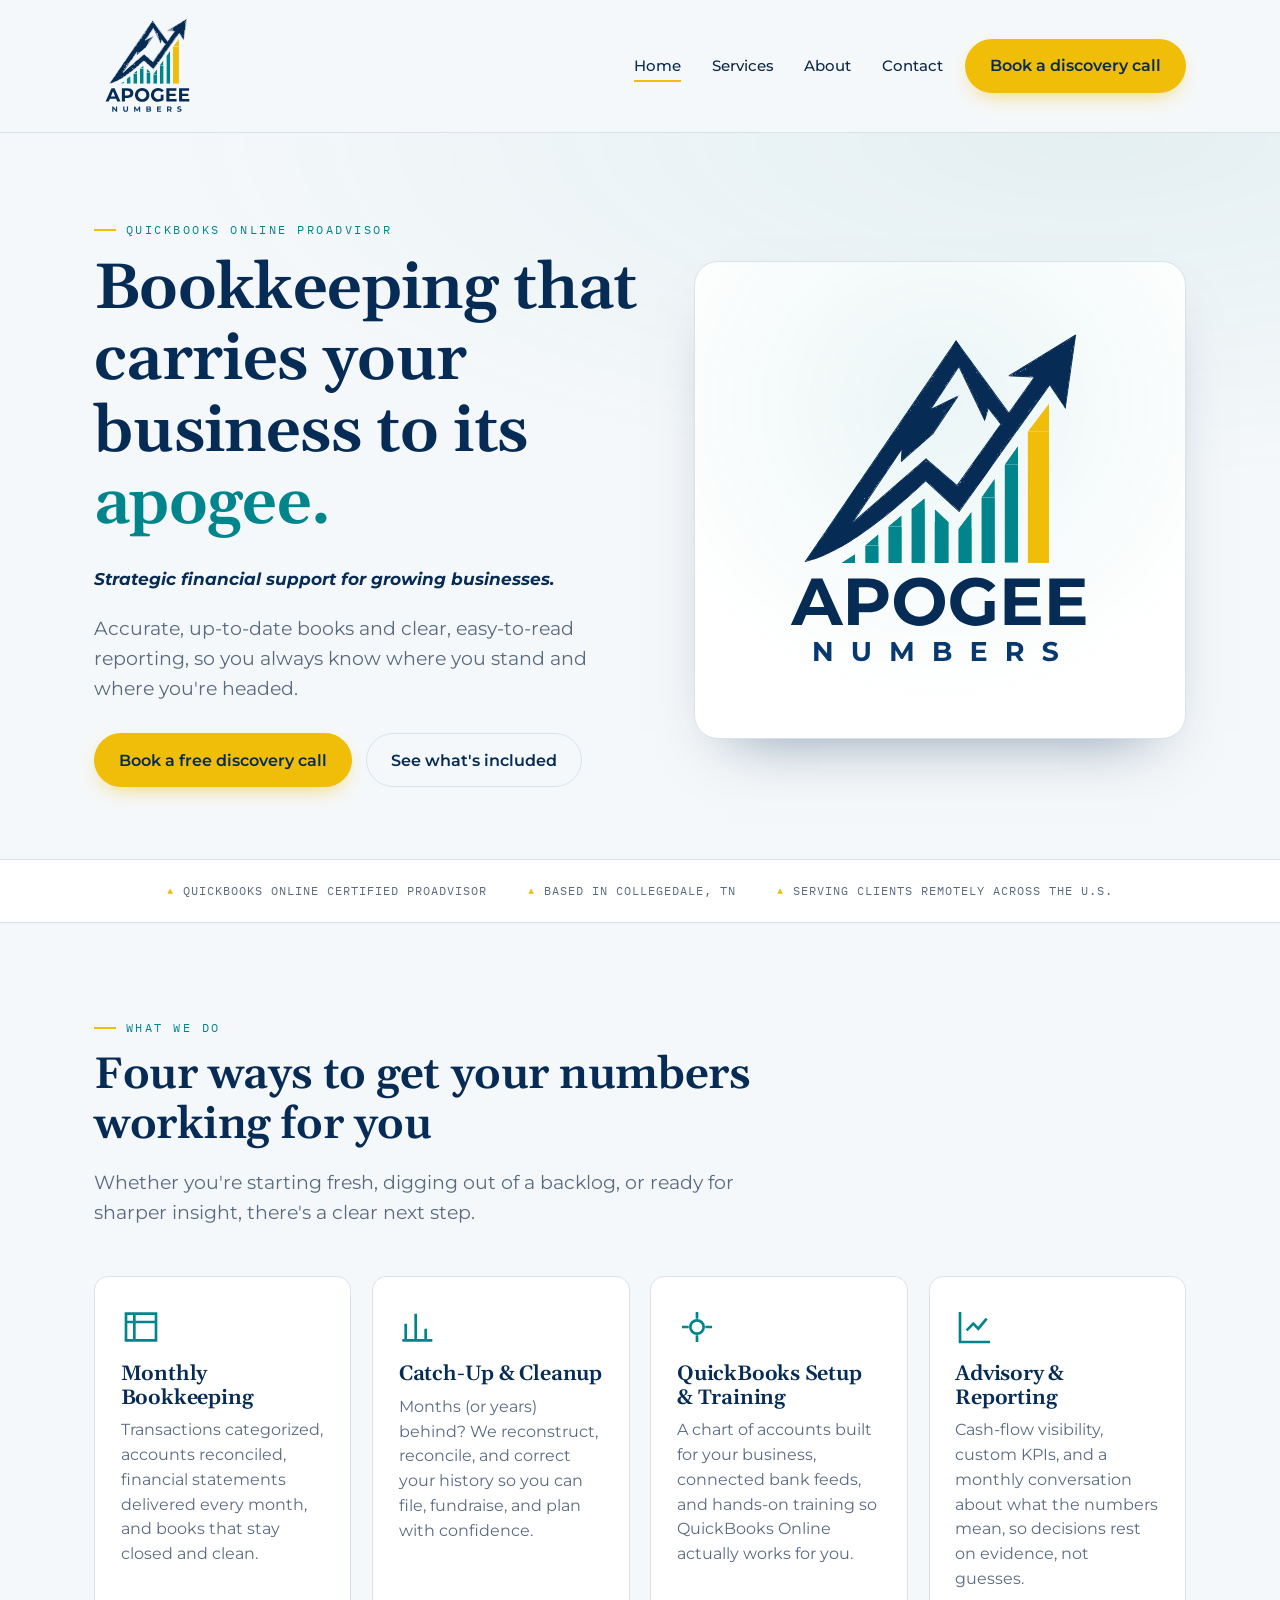
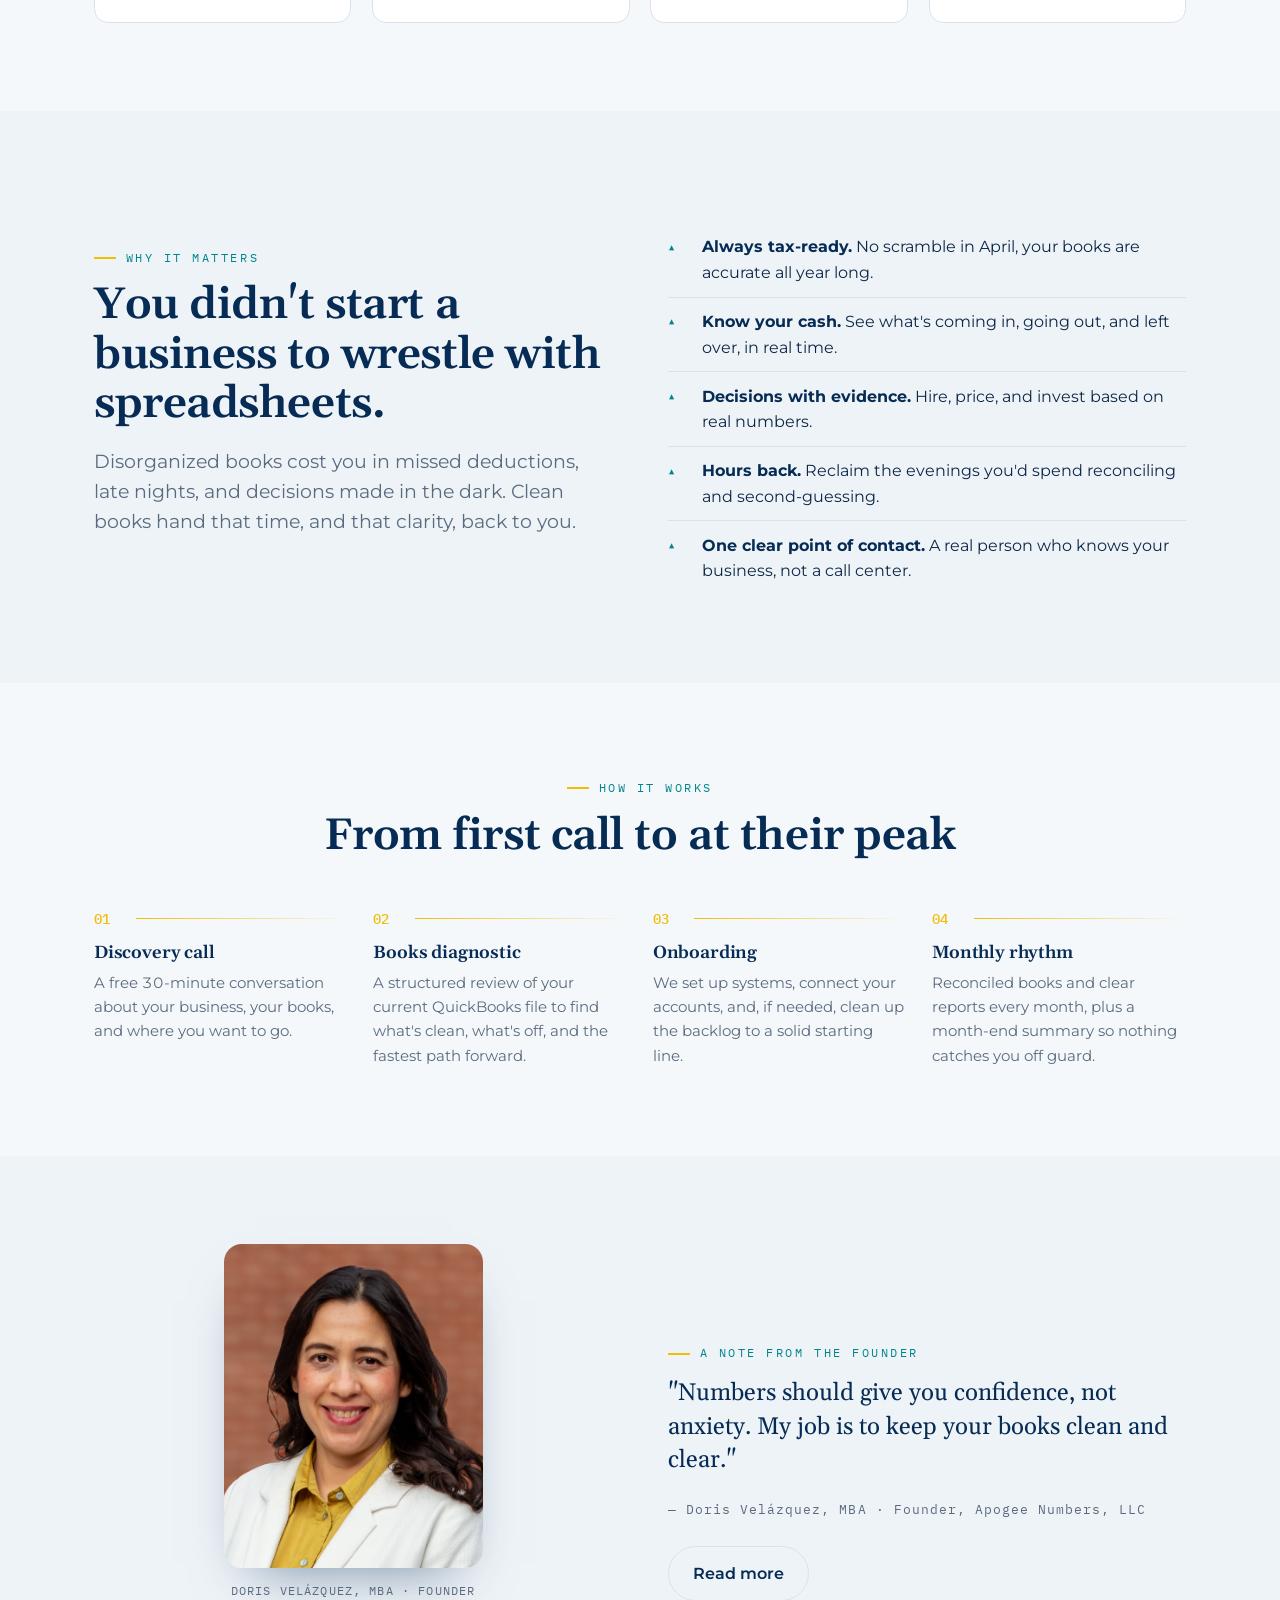
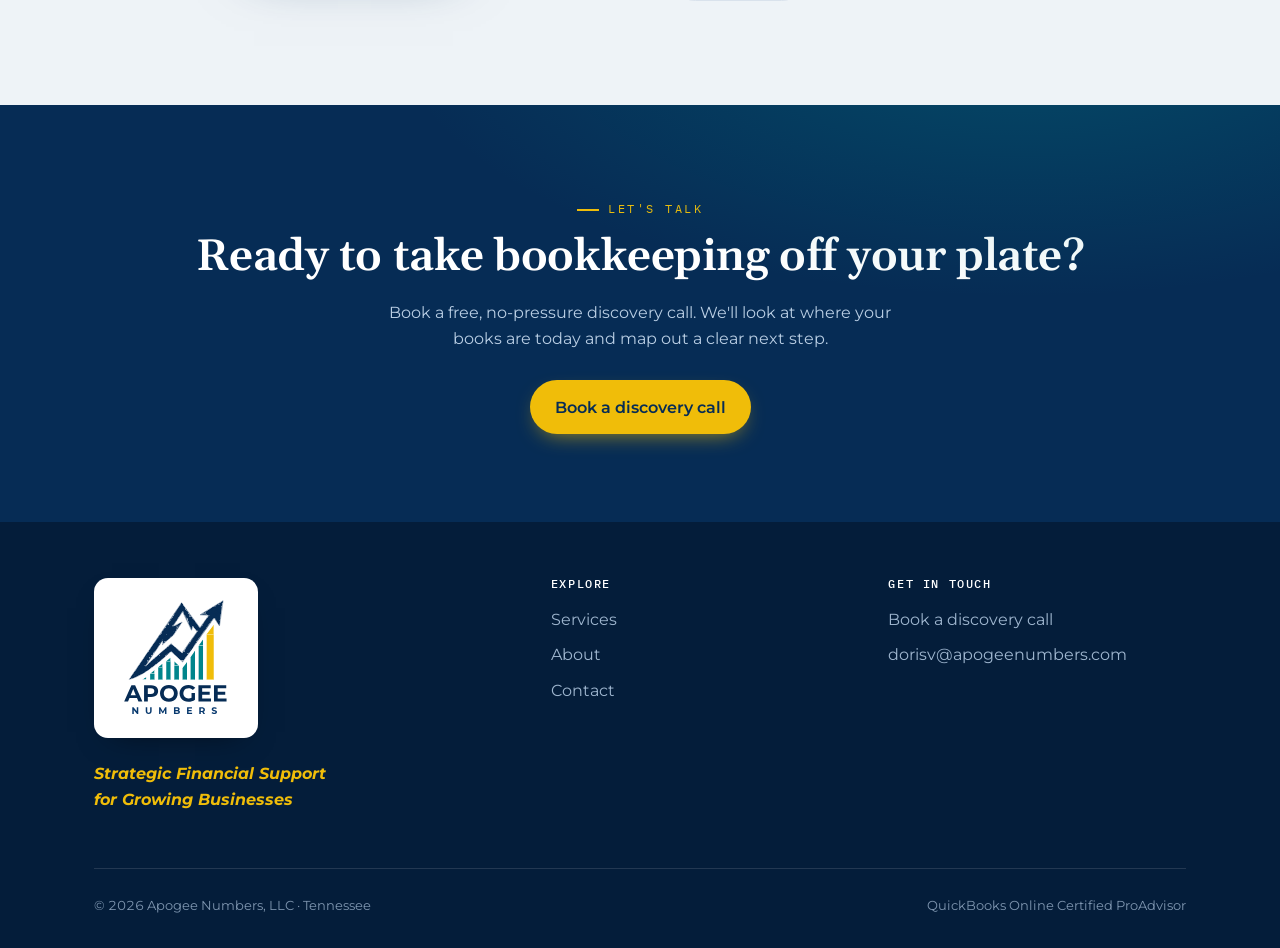
==== commit 302cc8d8: "v1.10" ====
--- a/index.html
+++ b/index.html
@@ -69,8 +69,8 @@
 <div class="trust">
   <div class="wrap">
     <span>QuickBooks Online Certified ProAdvisor</span>
+    <span>Based in Collegedale, TN</span>
     <span>Serving clients remotely across the U.S.</span>
-    <span>Cloud-based &amp; paperless</span>
   </div>
 </div>
 
--- a/styles.css
+++ b/styles.css
@@ -648,30 +648,43 @@
 
 /* ---------- responsive ---------- */
 @media (max-width: 860px) {
-  .site-nav .wrap { min-height: 112px; }
+  .site-nav .wrap {
+    flex-direction: column;
+    justify-content: flex-start;
+    min-height: 0;
+    gap: 0.45rem;
+    padding-top: 0.7rem;
+    padding-bottom: 0.55rem;
+  }
+  .nav-right { width: 100%; justify-content: center; gap: 0; }
+  .nav-toggle { display: none; }
+  .nav-right .btn { display: none; }
   .nav-links {
-    position: fixed;
-    inset: 112px 0 auto 0;
-    background: var(--paper);
-    flex-direction: column;
-    align-items: flex-start;
-    gap: 0;
-    padding: 1rem 1.5rem 1.5rem;
-    border-bottom: 1px solid var(--line);
-    transform: translateY(-120%);
-    transition: transform 0.35s var(--ease);
-    box-shadow: 0 20px 40px -25px rgba(6,44,85,0.4);
+    position: static;
+    transform: none;
+    inset: auto;
+    width: 100%;
+    flex-direction: row;
+    flex-wrap: wrap;
+    align-items: center;
+    justify-content: center;
+    gap: 0.2rem 1.3rem;
+    background: transparent;
+    border: 0;
+    box-shadow: none;
+    padding: 0;
   }
-  .nav-links.open { transform: translateY(0); }
-  .nav-links li { width: 100%; }
-  .nav-links a { display: block; padding: 0.9rem 0; border-bottom: 1px solid var(--line); }
+  .nav-links.open { transform: none; }
+  .nav-links li { width: auto; }
+  .nav-links a { display: inline-block; padding: 0.35rem 0; border: 0; }
   .nav-links a::after { display: none; }
-  .nav-toggle { display: block; }
-  .nav-right .btn { display: none; }
-  .brand img.logo { height: 90px; }
+  .brand img.logo { height: 56px; }
 
   .hero .grid, .split, .contact-grid, .founder { grid-template-columns: 1fr; gap: 2.2rem; }
-  .hero-logo { max-width: 360px; margin: 0 auto; }
+  .hero-logo { max-width: 340px; margin: 0 auto; padding: 1.8rem; }
+  .hero .tagline { white-space: normal !important; font-size: 1.05rem !important; }
+  .foot-logo img { height: 96px; }
+  .qbo-badge { height: 88px; }
   .site-foot .grid { grid-template-columns: 1fr; gap: 1.8rem; }
   section { padding: 4rem 0; }
 }
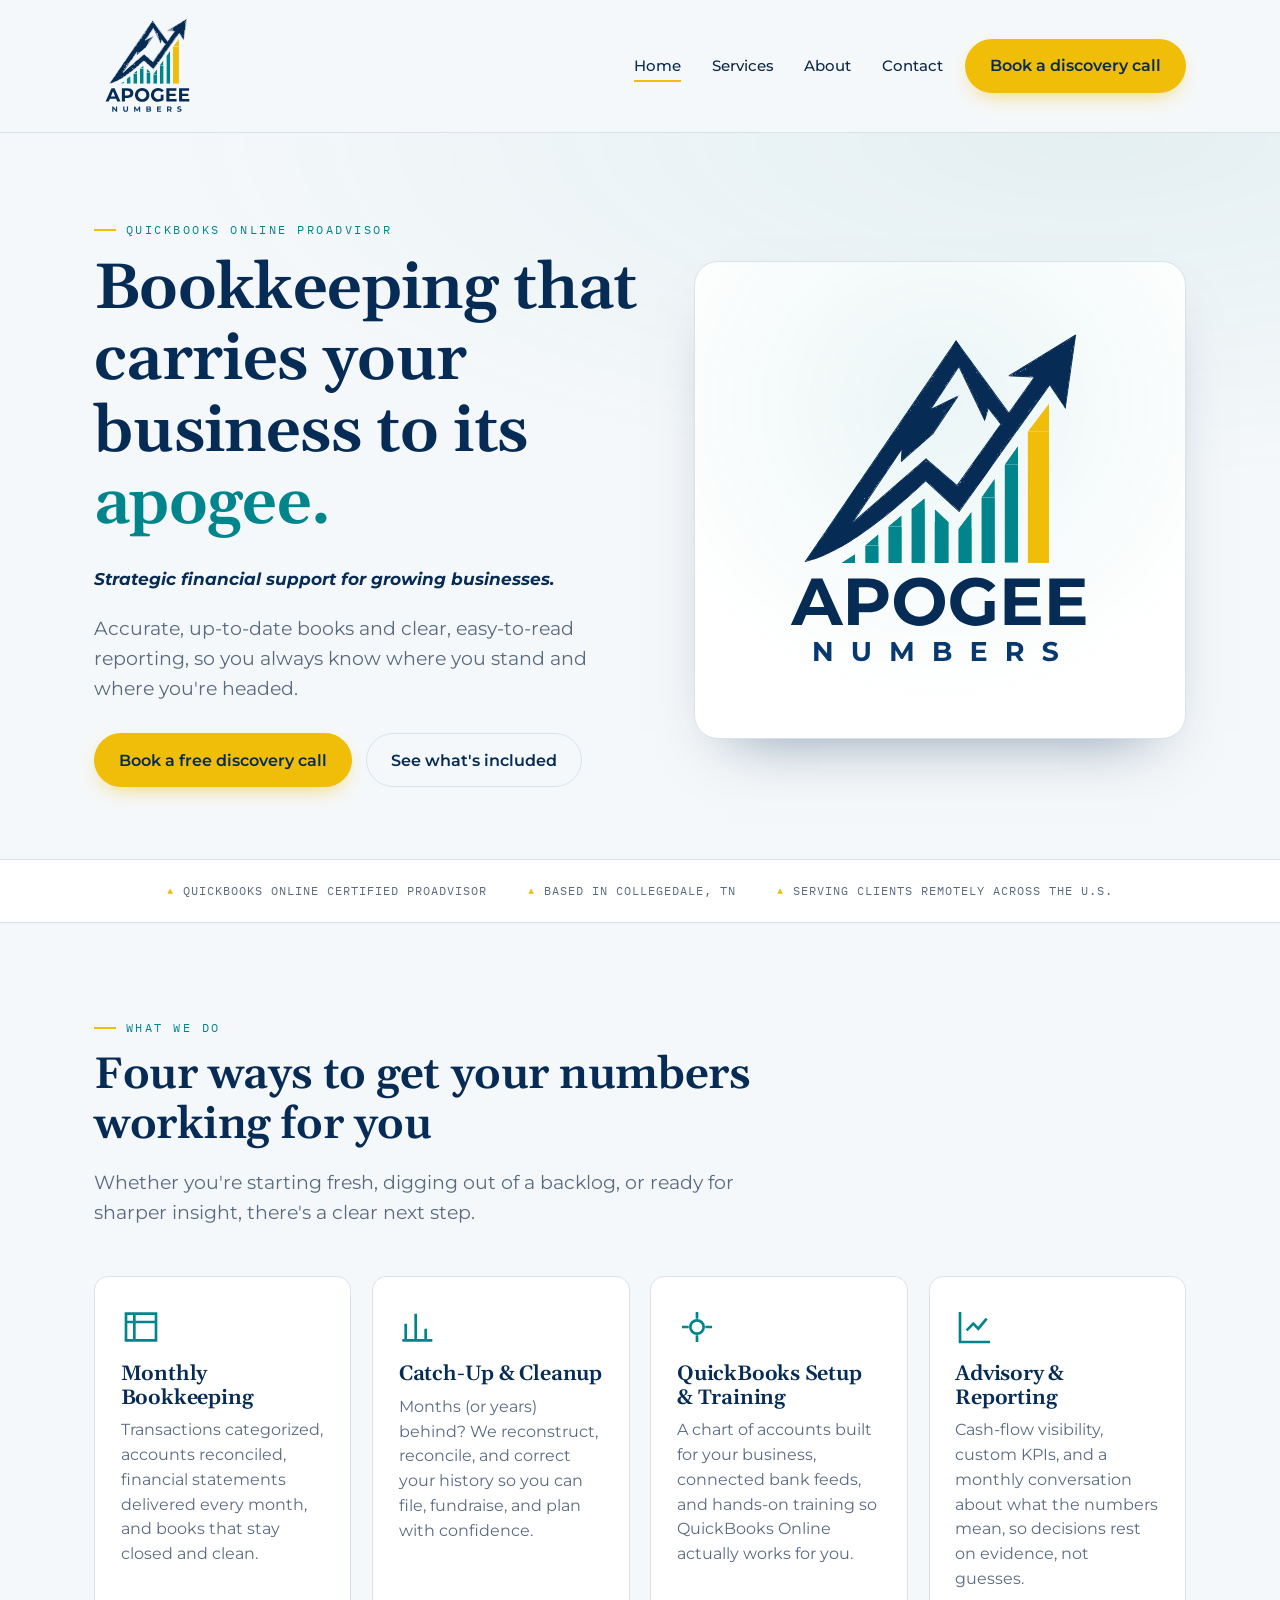
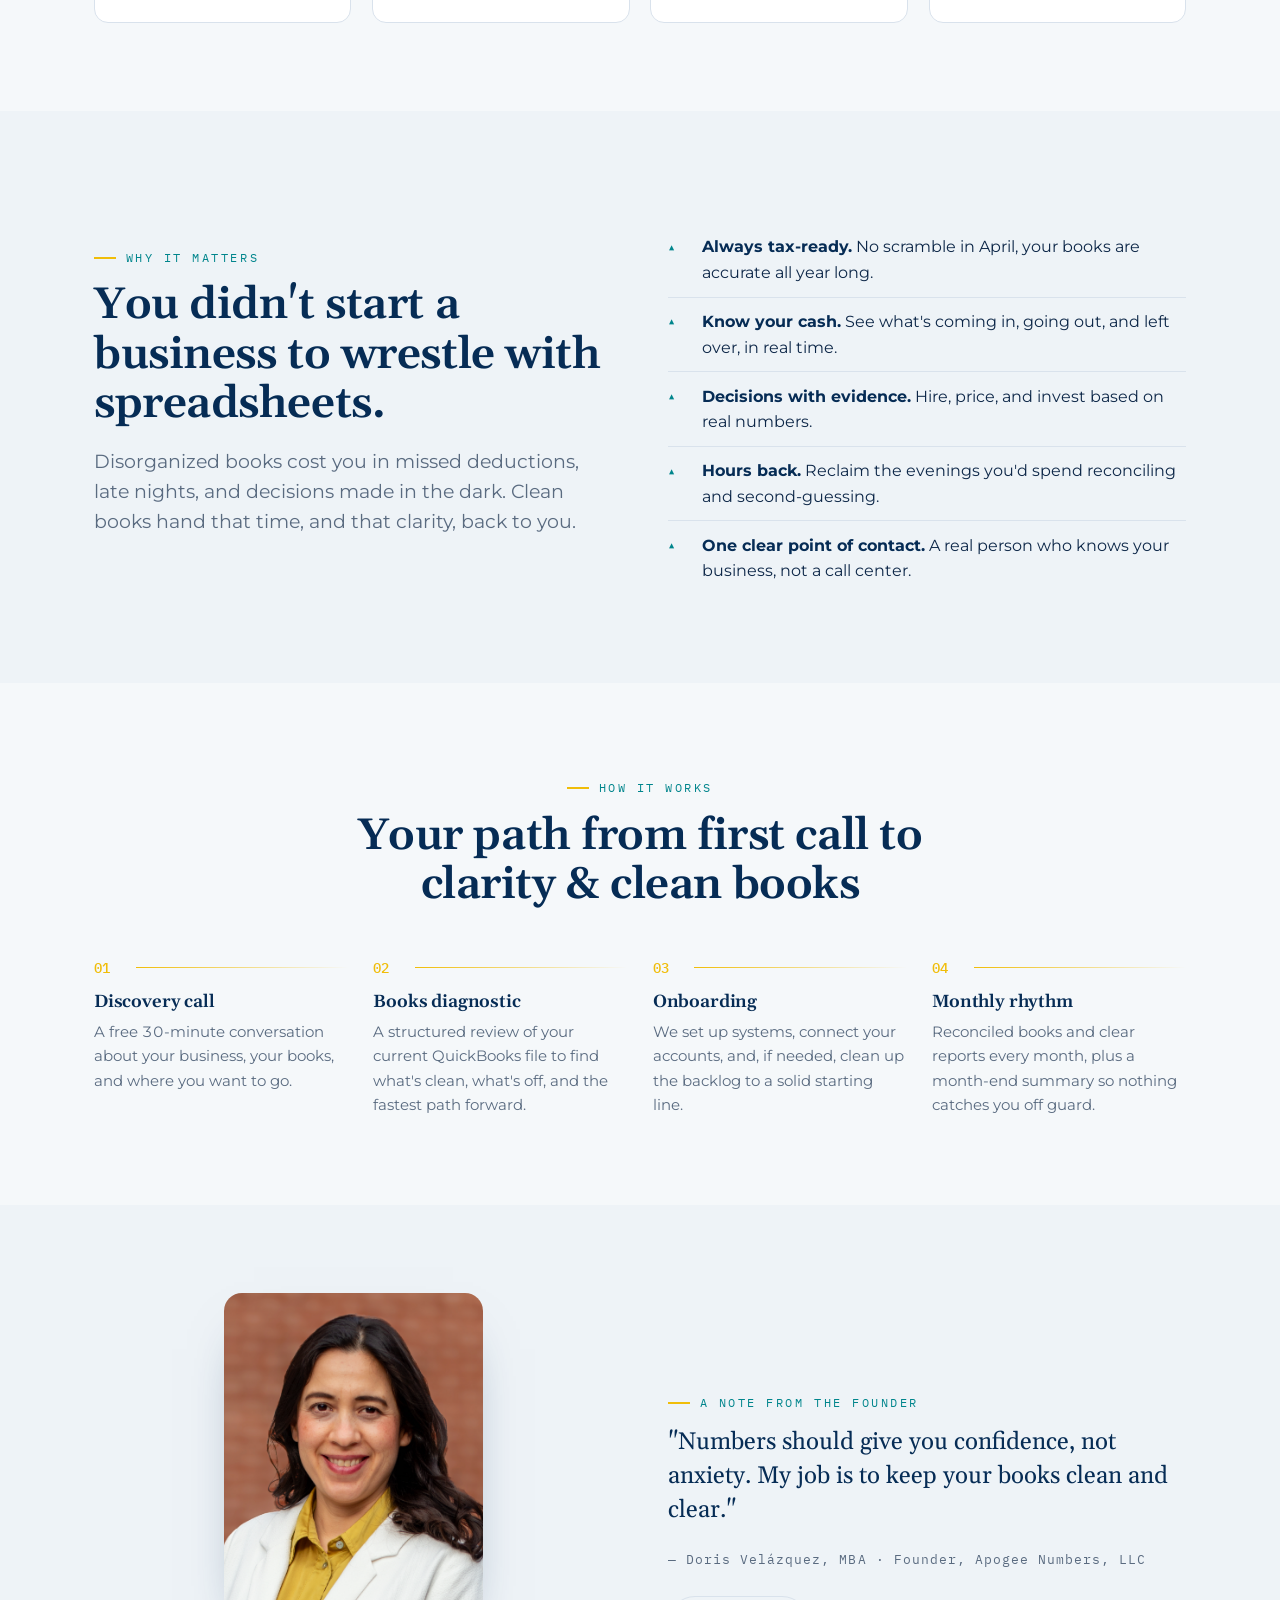
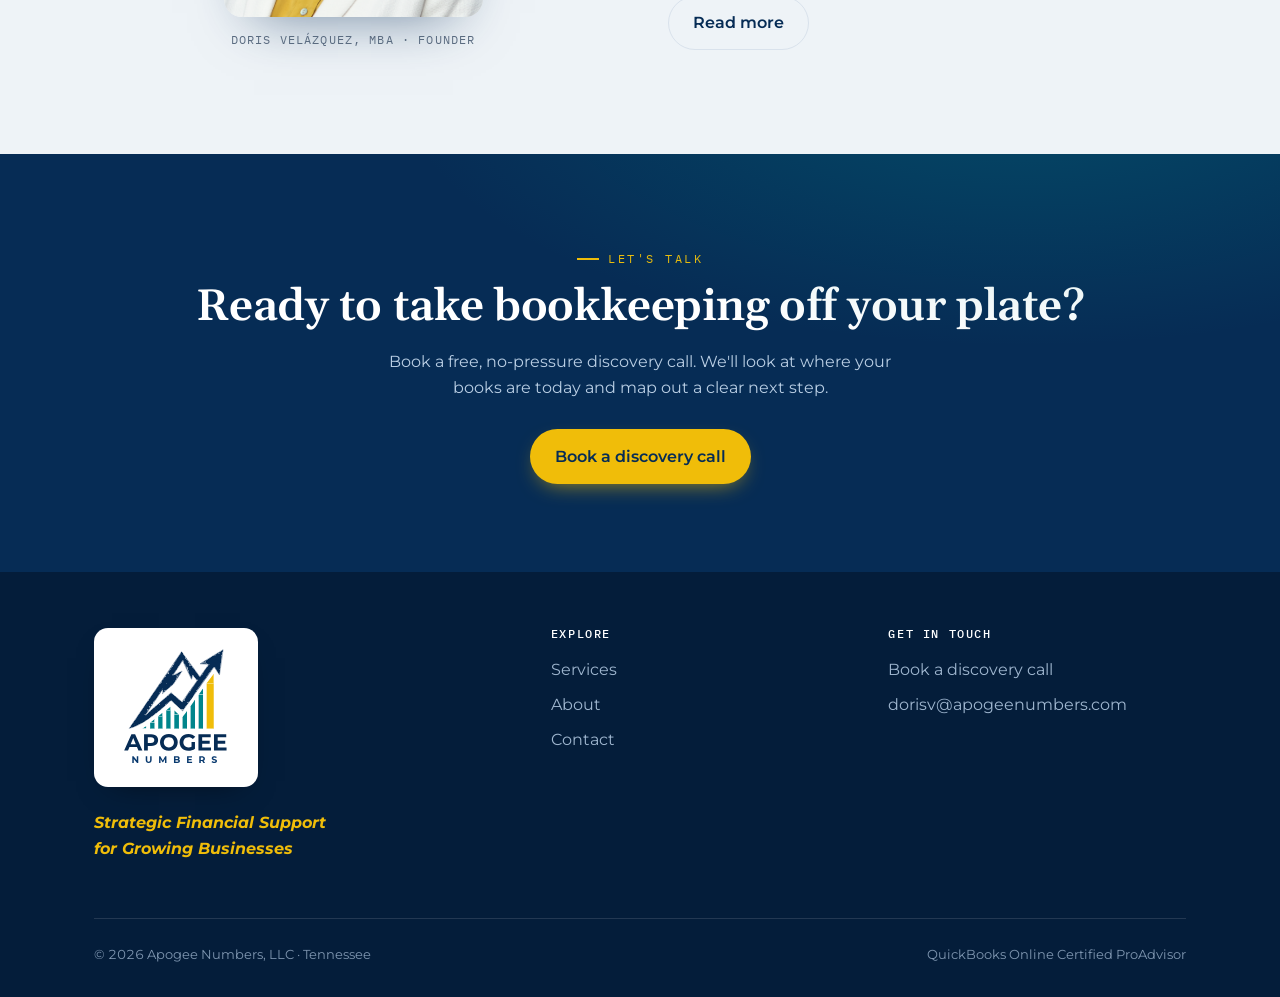
==== commit 387e6fe4: "holes" ====
--- a/index.html
+++ b/index.html
@@ -132,7 +132,7 @@
   <div class="wrap">
     <div class="sec-head center reveal">
       <p class="eyebrow">How it works</p>
-      <h2>From first call to at their peak</h2>
+      <h2>Your path from first call to clarity &amp; clean books</h2>
     </div>
     <div class="steps">
       <div class="step reveal"><span class="step-n">01</span><h3>Discovery call</h3><p>A free 30-minute conversation about your business, your books, and where you want to go.</p></div>
